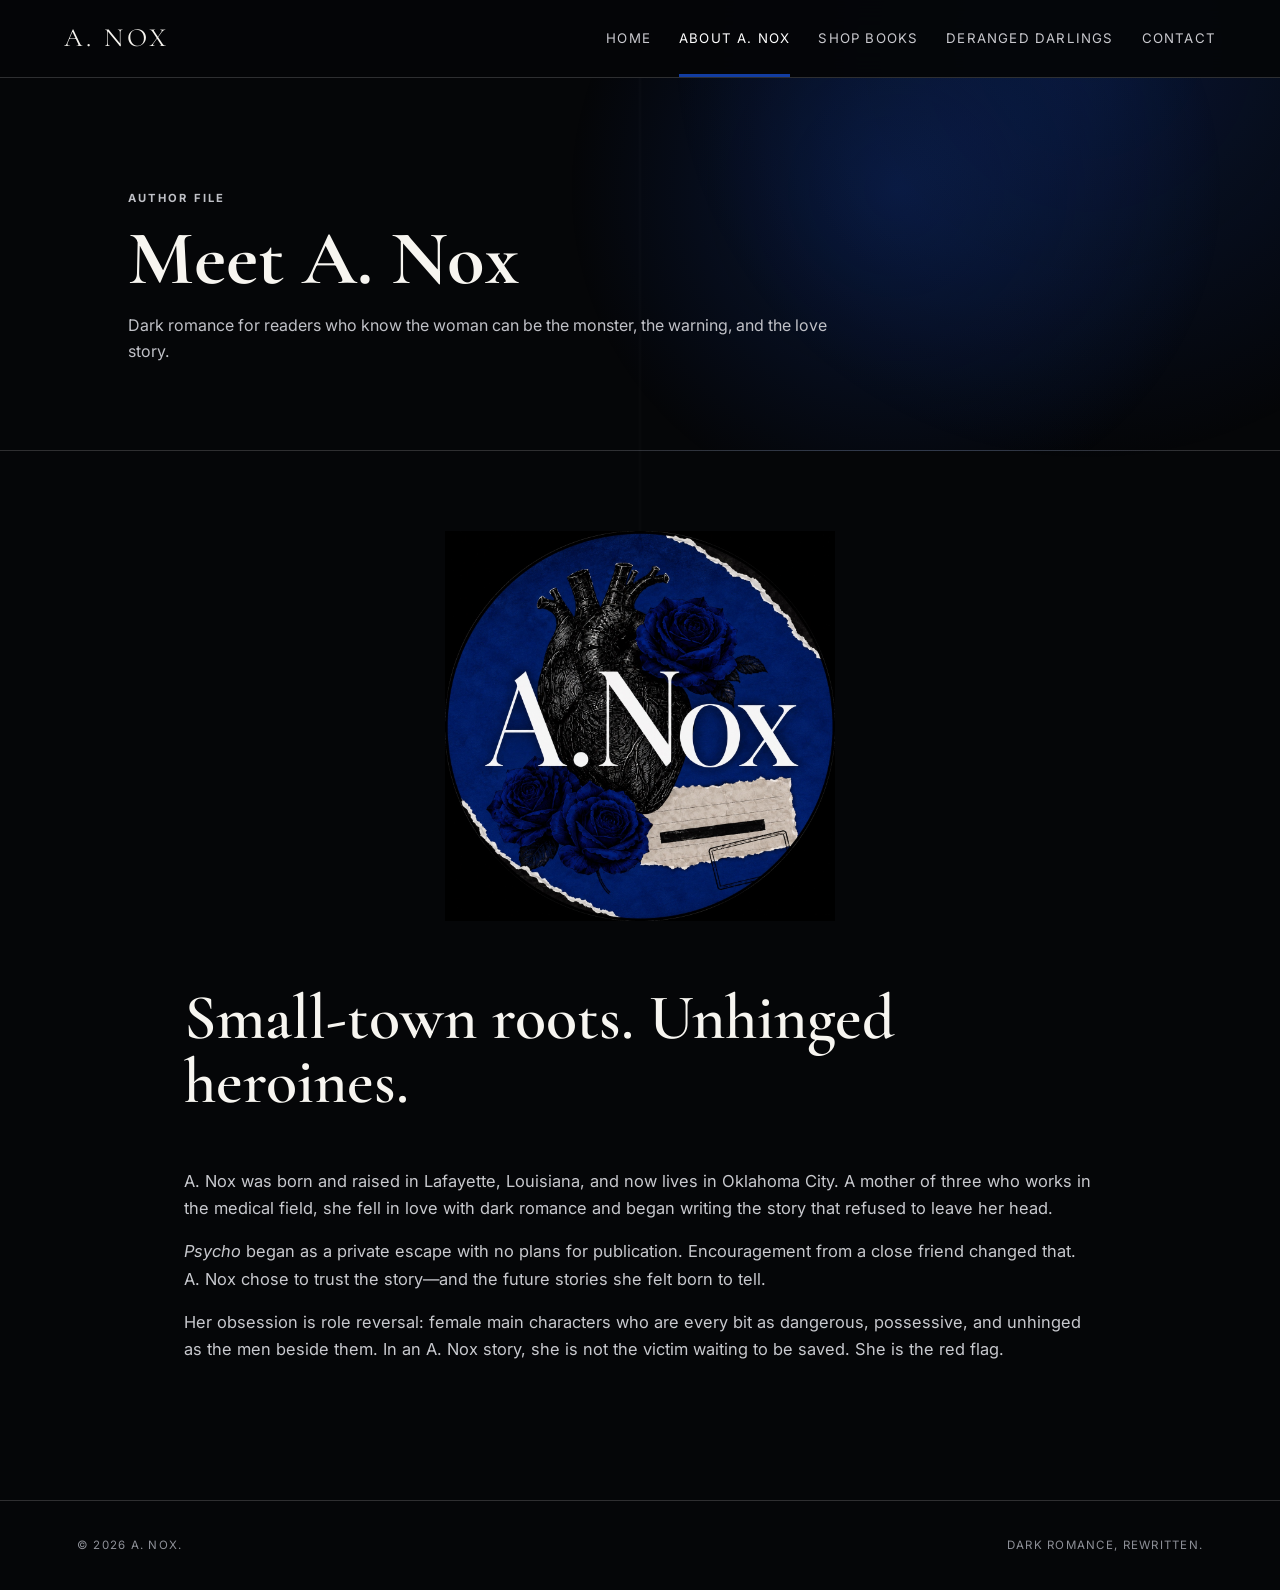
==== about.html @ 973962b9 "Build A. Nox author website" ====
<!doctype html><html lang="en"><head><meta charset="utf-8"><meta name="viewport" content="width=device-width,initial-scale=1"><title>About A. Nox</title><link rel="preconnect" href="https://fonts.googleapis.com"><link rel="preconnect" href="https://fonts.gstatic.com" crossorigin><link href="https://fonts.googleapis.com/css2?family=Cormorant+Garamond:wght@500;600;700&family=Inter:wght@400;500;600;700&display=swap" rel="stylesheet"><link rel="stylesheet" href="styles.css"></head><body><header class="site-header"><a class="wordmark" href="index.html">A. NOX</a><button class="menu-button" aria-expanded="false" aria-controls="site-nav">Menu</button><nav id="site-nav" class="site-nav"><a href="index.html">Home</a><a class="active" href="about.html">About A. Nox</a><a href="books.html">Shop Books</a><a href="series.html">Deranged Darlings</a><a href="contact.html">Contact</a></nav></header><main><section class="page-hero"><p class="eyebrow">Author file</p><h1>Meet A. Nox</h1><p>Dark romance for readers who know the woman can be the monster, the warning, and the love story.</p></section><article class="content-page"><img class="author-mark" src="assets/a-nox-logo.jpeg" alt="A. Nox logo"><h2>Small-town roots. Unhinged heroines.</h2><p>A. Nox was born and raised in Lafayette, Louisiana, and now lives in Oklahoma City. A mother of three who works in the medical field, she fell in love with dark romance and began writing the story that refused to leave her head.</p><p><em>Psycho</em> began as a private escape with no plans for publication. Encouragement from a close friend changed that. A. Nox chose to trust the story—and the future stories she felt born to tell.</p><p>Her obsession is role reversal: female main characters who are every bit as dangerous, possessive, and unhinged as the men beside them. In an A. Nox story, she is not the victim waiting to be saved. She is the red flag.</p></article></main><footer><span>© 2026 A. Nox.</span><span>Dark romance, rewritten.</span></footer><script src="script.js"></script></body></html>
---- styles.css ----
:root{--black:#050608;--panel:#0b0d12;--blue:#123da2;--blue2:#081f63;--white:#f7f5f0;--paper:#e8dfcf;--muted:#a6a7ad;--line:rgba(255,255,255,.17);--serif:"Cormorant Garamond",Georgia,serif;--sans:Inter,Arial,sans-serif}
*{box-sizing:border-box}html{scroll-behavior:smooth}body{margin:0;background:var(--black);color:var(--white);font-family:var(--sans);line-height:1.65}body:before{content:"";position:fixed;inset:0;pointer-events:none;background:radial-gradient(circle at 85% 5%,rgba(18,61,162,.28),transparent 30%),linear-gradient(90deg,transparent 49.8%,rgba(255,255,255,.018) 50%,transparent 50.2%);z-index:-1}img{max-width:100%;display:block}a{color:inherit}.site-header{height:78px;display:flex;align-items:center;justify-content:space-between;padding:0 clamp(22px,5vw,78px);border-bottom:1px solid var(--line);background:rgba(5,6,8,.92);position:sticky;top:0;z-index:10;backdrop-filter:blur(15px)}.wordmark{font-family:var(--serif);font-size:1.65rem;text-decoration:none;letter-spacing:.13em}.site-nav{display:flex;gap:28px;align-items:center}.site-nav a{text-decoration:none;color:#c9c9ce;font-size:.83rem;text-transform:uppercase;letter-spacing:.09em;padding:28px 0 24px;border-bottom:3px solid transparent}.site-nav a:hover,.site-nav a.active{color:white;border-bottom-color:var(--blue)}.menu-button{display:none;background:transparent;color:white;border:1px solid var(--line);padding:10px 14px}.hero{min-height:calc(100vh - 78px);display:grid;grid-template-columns:1.2fr .8fr;gap:7vw;align-items:center;padding:70px clamp(24px,8vw,130px)}.hero h1{font-family:var(--serif);font-weight:600;font-size:clamp(3.1rem,6.2vw,6.8rem);line-height:.91;letter-spacing:-.035em;margin:16px 0 25px;max-width:1050px}.hero-intro{max-width:660px;color:#c6c6ca;font-size:1.05rem}.eyebrow{text-transform:uppercase;letter-spacing:.2em;font-size:.7rem;font-weight:700;color:var(--paper)}.eyebrow.blue{color:#5f85ef}.button-row{display:flex;gap:12px;flex-wrap:wrap;margin-top:28px}.button{display:inline-flex;justify-content:center;align-items:center;min-height:49px;padding:0 23px;text-decoration:none;text-transform:uppercase;letter-spacing:.11em;font-size:.73rem;font-weight:700;border:1px solid transparent}.button.primary{background:var(--blue);color:white}.button.primary:hover{background:#1c4fc7}.button.ghost{border-color:rgba(255,255,255,.35)}.button.ink{background:#111;color:white}.hero-mark{justify-self:center;position:relative}.seal-frame{border-radius:50%;padding:10px;border:1px solid rgba(255,255,255,.22);box-shadow:0 30px 90px rgba(0,0,0,.55);max-width:500px}.seal-frame img,.author-mark img{border-radius:50%}.case-stamp{display:block;width:max-content;margin:-12px auto 0;background:var(--paper);color:#111;padding:8px 14px;transform:rotate(-2deg);font:700 .64rem var(--sans);letter-spacing:.14em}.section-grid{display:grid;grid-template-columns:minmax(260px,.75fr) 1.25fr;gap:clamp(35px,8vw,120px);align-items:center;padding:110px clamp(24px,10vw,160px)}.featured{background:linear-gradient(135deg,#080a0e,#0c1530)}.cover-wrap{max-width:390px;margin:auto;position:relative}.book-cover{box-shadow:20px 25px 0 rgba(18,61,162,.36),0 35px 80px rgba(0,0,0,.55)}.temporary{position:absolute;top:18px;right:-28px;background:var(--paper);color:#111;padding:7px 12px;text-transform:uppercase;font-size:.6rem;font-weight:800;letter-spacing:.1em;transform:rotate(4deg)}.evidence-card{background:var(--paper);color:#181818;padding:clamp(28px,5vw,65px);position:relative;box-shadow:0 25px 70px rgba(0,0,0,.35)}.evidence-card:before{content:"";position:absolute;left:0;right:0;top:14px;border-top:2px dashed rgba(0,0,0,.2)}.file-meta{display:flex;justify-content:space-between;text-transform:uppercase;font-size:.62rem;letter-spacing:.15em;border-bottom:1px solid rgba(0,0,0,.2);padding-bottom:12px}.evidence-card h2,.grimwood h2,.about-preview h2,.page-hero h1{font-family:var(--serif);font-size:clamp(3rem,6vw,6rem);line-height:.95;margin:15px 0}.lead{font-family:var(--serif);font-size:1.65rem;line-height:1.15}.grimwood{text-align:center;padding:130px max(24px,13vw);background:linear-gradient(rgba(5,6,8,.76),rgba(5,6,8,.96)),radial-gradient(circle at center,var(--blue),transparent 60%)}.grimwood h2{font-size:clamp(2.7rem,5vw,5.3rem)}.grimwood p:not(.eyebrow){max-width:760px;margin:20px auto;color:#c7c8cc}.text-link{display:inline-block;margin-top:20px;text-transform:uppercase;letter-spacing:.14em;font-size:.72rem;text-decoration:none;border-bottom:1px solid #fff;padding-bottom:4px}.about-preview{background:#090a0d}.author-mark{max-width:390px;margin:auto}.about-preview p:not(.eyebrow){color:#b9bac0;max-width:640px}.page-hero{padding:100px clamp(24px,10vw,160px) 70px;border-bottom:1px solid var(--line);background:radial-gradient(circle at 70% 30%,rgba(18,61,162,.3),transparent 35%)}.page-hero p{max-width:730px;color:#c0c1c7}.cards{display:grid;grid-template-columns:repeat(4,1fr);gap:24px;padding:80px clamp(24px,6vw,100px)}.book-card{background:var(--panel);border:1px solid var(--line);padding:16px}.book-card img{aspect-ratio:3/4.6;object-fit:cover;width:100%}.book-card h2{font:600 2.2rem var(--serif);margin:18px 0 2px}.book-card p{color:var(--muted);font-size:.85rem}.book-card.featured-card{border-color:#315fda;box-shadow:0 0 0 1px #315fda}.content-page{max-width:960px;margin:auto;padding:80px 24px 120px}.content-page h2{font:600 clamp(2.6rem,5vw,4.8rem) var(--serif);line-height:1;margin-top:65px}.content-page p{color:#c8c9ce;font-size:1.03rem}.case-list{display:grid;gap:28px;padding:80px clamp(24px,9vw,145px)}.case-row{display:grid;grid-template-columns:170px 1fr;gap:38px;align-items:center;border:1px solid var(--line);padding:22px;background:var(--panel)}.case-row img{width:170px}.case-row h2{font:600 3rem var(--serif);margin:0}.case-row .number{color:#668cff;font-size:.68rem;text-transform:uppercase;letter-spacing:.16em}.contact-box{background:var(--paper);color:#111;padding:clamp(28px,5vw,62px);margin-top:45px}.contact-box p{color:#333}.contact-box .button{background:#111;color:#fff}footer{display:flex;justify-content:space-between;gap:20px;padding:35px clamp(24px,6vw,90px);border-top:1px solid var(--line);color:#8e9098;font-size:.72rem;text-transform:uppercase;letter-spacing:.11em}
@media(max-width:900px){.menu-button{display:block}.site-nav{display:none;position:absolute;top:78px;left:0;right:0;background:#08090c;flex-direction:column;align-items:stretch;padding:15px 25px 28px;border-bottom:1px solid var(--line)}.site-nav.open{display:flex}.site-nav a{padding:12px 0}.hero{grid-template-columns:1fr;padding-top:55px}.hero-mark{max-width:360px}.section-grid{grid-template-columns:1fr}.about-preview .author-mark{max-width:300px}.cards{grid-template-columns:repeat(2,1fr)}.case-row{grid-template-columns:120px 1fr}.case-row img{width:120px}}
@media(max-width:560px){.hero h1{font-size:3.35rem}.hero{padding-left:20px;padding-right:20px}.cards{grid-template-columns:1fr 1fr;gap:12px;padding:50px 12px}.book-card{padding:8px}.book-card h2{font-size:1.55rem}.book-card p{font-size:.72rem}.case-row{grid-template-columns:88px 1fr;gap:18px;padding:12px}.case-row img{width:88px}.case-row h2{font-size:2.2rem}.evidence-card{padding:34px 24px}.file-meta{gap:10px}footer{flex-direction:column}.button{width:100%}}
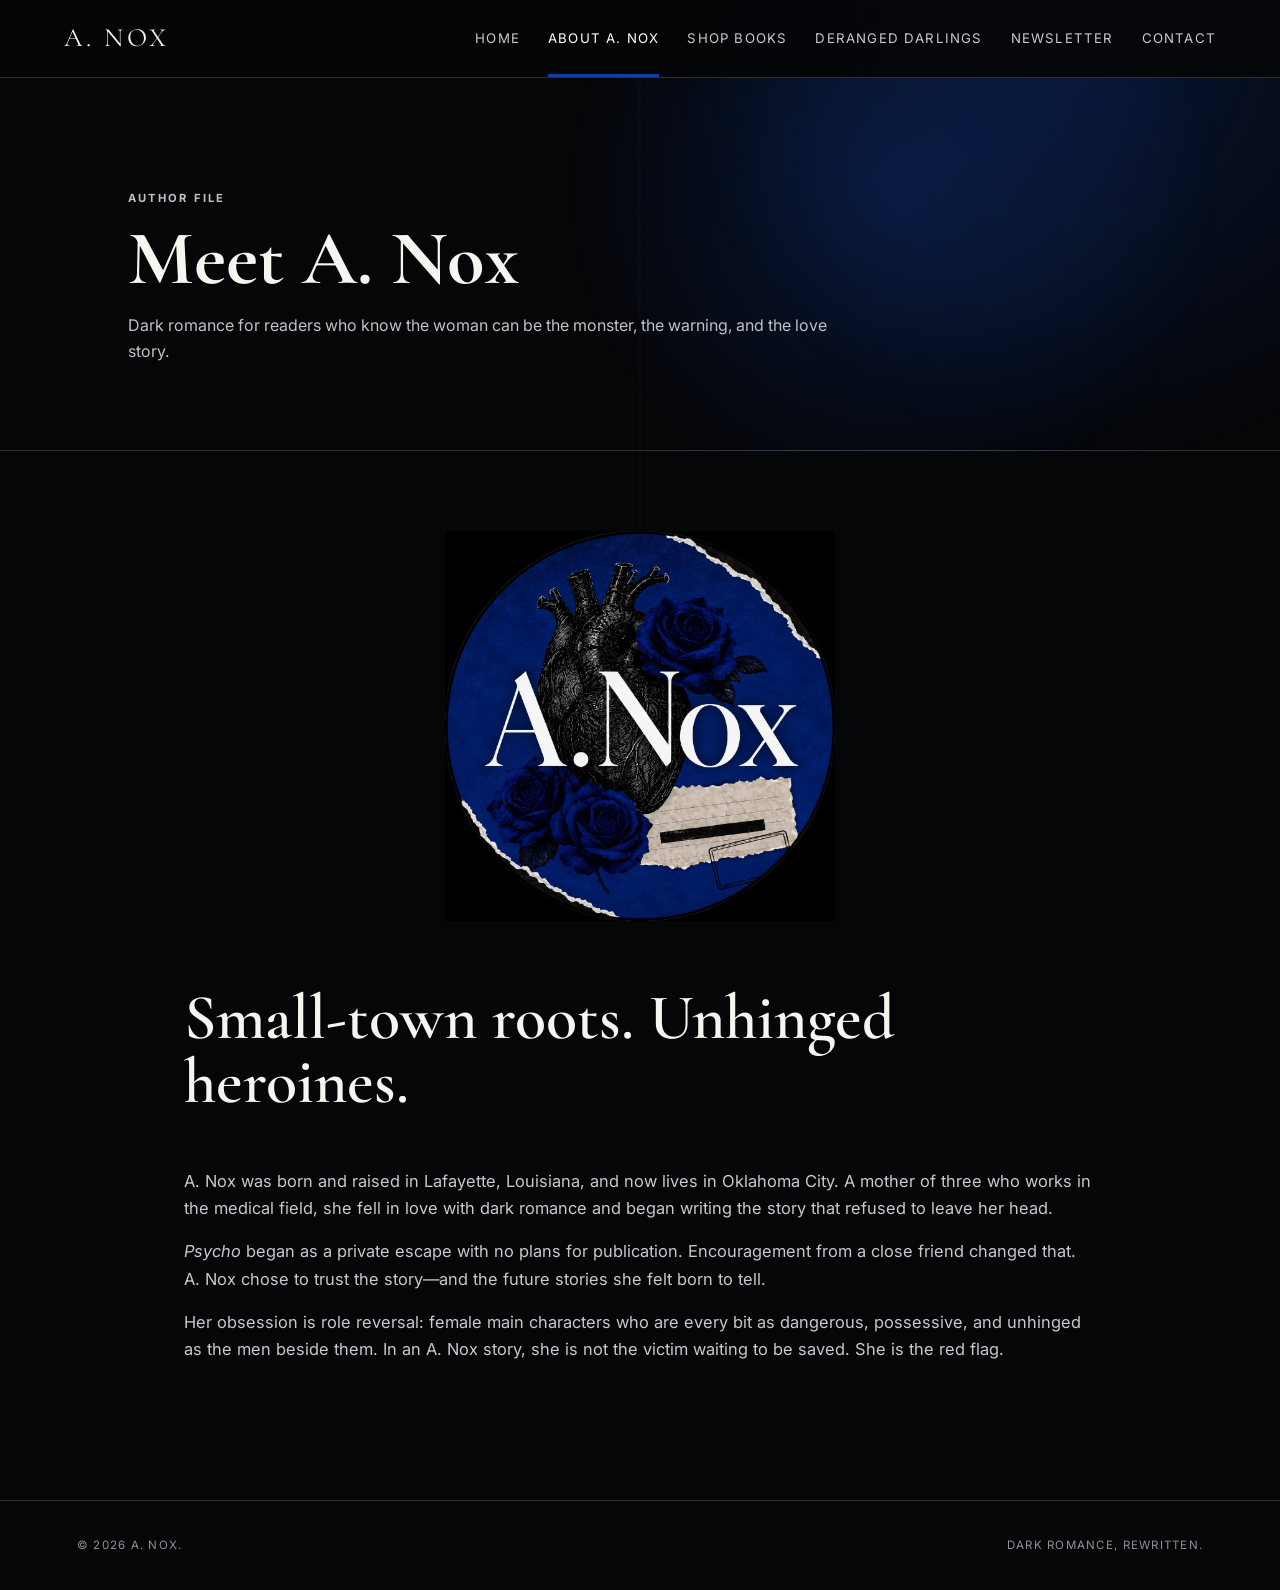
==== commit a9b35744: "Add The Restricted File newsletter page" ====
--- a/about.html
+++ b/about.html
@@ -1 +1 @@
-<!doctype html><html lang="en"><head><meta charset="utf-8"><meta name="viewport" content="width=device-width,initial-scale=1"><title>About A. Nox</title><link rel="preconnect" href="https://fonts.googleapis.com"><link rel="preconnect" href="https://fonts.gstatic.com" crossorigin><link href="https://fonts.googleapis.com/css2?family=Cormorant+Garamond:wght@500;600;700&family=Inter:wght@400;500;600;700&display=swap" rel="stylesheet"><link rel="stylesheet" href="styles.css"></head><body><header class="site-header"><a class="wordmark" href="index.html">A. NOX</a><button class="menu-button" aria-expanded="false" aria-controls="site-nav">Menu</button><nav id="site-nav" class="site-nav"><a href="index.html">Home</a><a class="active" href="about.html">About A. Nox</a><a href="books.html">Shop Books</a><a href="series.html">Deranged Darlings</a><a href="contact.html">Contact</a></nav></header><main><section class="page-hero"><p class="eyebrow">Author file</p><h1>Meet A. Nox</h1><p>Dark romance for readers who know the woman can be the monster, the warning, and the love story.</p></section><article class="content-page"><img class="author-mark" src="assets/a-nox-logo.jpeg" alt="A. Nox logo"><h2>Small-town roots. Unhinged heroines.</h2><p>A. Nox was born and raised in Lafayette, Louisiana, and now lives in Oklahoma City. A mother of three who works in the medical field, she fell in love with dark romance and began writing the story that refused to leave her head.</p><p><em>Psycho</em> began as a private escape with no plans for publication. Encouragement from a close friend changed that. A. Nox chose to trust the story—and the future stories she felt born to tell.</p><p>Her obsession is role reversal: female main characters who are every bit as dangerous, possessive, and unhinged as the men beside them. In an A. Nox story, she is not the victim waiting to be saved. She is the red flag.</p></article></main><footer><span>© 2026 A. Nox.</span><span>Dark romance, rewritten.</span></footer><script src="script.js"></script></body></html>
+<!doctype html><html lang="en"><head><meta charset="utf-8"><meta name="viewport" content="width=device-width,initial-scale=1"><title>About A. Nox</title><link rel="preconnect" href="https://fonts.googleapis.com"><link rel="preconnect" href="https://fonts.gstatic.com" crossorigin><link href="https://fonts.googleapis.com/css2?family=Cormorant+Garamond:wght@500;600;700&family=Inter:wght@400;500;600;700&display=swap" rel="stylesheet"><link rel="stylesheet" href="styles.css"></head><body><header class="site-header"><a class="wordmark" href="index.html">A. NOX</a><button class="menu-button" aria-expanded="false" aria-controls="site-nav">Menu</button><nav id="site-nav" class="site-nav"><a href="index.html">Home</a><a class="active" href="about.html">About A. Nox</a><a href="books.html">Shop Books</a><a href="series.html">Deranged Darlings</a><a href="newsletter.html">Newsletter</a><a href="contact.html">Contact</a></nav></header><main><section class="page-hero"><p class="eyebrow">Author file</p><h1>Meet A. Nox</h1><p>Dark romance for readers who know the woman can be the monster, the warning, and the love story.</p></section><article class="content-page"><img class="author-mark" src="assets/a-nox-logo.jpeg" alt="A. Nox logo"><h2>Small-town roots. Unhinged heroines.</h2><p>A. Nox was born and raised in Lafayette, Louisiana, and now lives in Oklahoma City. A mother of three who works in the medical field, she fell in love with dark romance and began writing the story that refused to leave her head.</p><p><em>Psycho</em> began as a private escape with no plans for publication. Encouragement from a close friend changed that. A. Nox chose to trust the story—and the future stories she felt born to tell.</p><p>Her obsession is role reversal: female main characters who are every bit as dangerous, possessive, and unhinged as the men beside them. In an A. Nox story, she is not the victim waiting to be saved. She is the red flag.</p></article></main><footer><span>© 2026 A. Nox.</span><span>Dark romance, rewritten.</span></footer><script src="script.js"></script></body></html>
--- a/styles.css
+++ b/styles.css
@@ -2,3 +2,7 @@
 *{box-sizing:border-box}html{scroll-behavior:smooth}body{margin:0;background:var(--black);color:var(--white);font-family:var(--sans);line-height:1.65}body:before{content:"";position:fixed;inset:0;pointer-events:none;background:radial-gradient(circle at 85% 5%,rgba(18,61,162,.28),transparent 30%),linear-gradient(90deg,transparent 49.8%,rgba(255,255,255,.018) 50%,transparent 50.2%);z-index:-1}img{max-width:100%;display:block}a{color:inherit}.site-header{height:78px;display:flex;align-items:center;justify-content:space-between;padding:0 clamp(22px,5vw,78px);border-bottom:1px solid var(--line);background:rgba(5,6,8,.92);position:sticky;top:0;z-index:10;backdrop-filter:blur(15px)}.wordmark{font-family:var(--serif);font-size:1.65rem;text-decoration:none;letter-spacing:.13em}.site-nav{display:flex;gap:28px;align-items:center}.site-nav a{text-decoration:none;color:#c9c9ce;font-size:.83rem;text-transform:uppercase;letter-spacing:.09em;padding:28px 0 24px;border-bottom:3px solid transparent}.site-nav a:hover,.site-nav a.active{color:white;border-bottom-color:var(--blue)}.menu-button{display:none;background:transparent;color:white;border:1px solid var(--line);padding:10px 14px}.hero{min-height:calc(100vh - 78px);display:grid;grid-template-columns:1.2fr .8fr;gap:7vw;align-items:center;padding:70px clamp(24px,8vw,130px)}.hero h1{font-family:var(--serif);font-weight:600;font-size:clamp(3.1rem,6.2vw,6.8rem);line-height:.91;letter-spacing:-.035em;margin:16px 0 25px;max-width:1050px}.hero-intro{max-width:660px;color:#c6c6ca;font-size:1.05rem}.eyebrow{text-transform:uppercase;letter-spacing:.2em;font-size:.7rem;font-weight:700;color:var(--paper)}.eyebrow.blue{color:#5f85ef}.button-row{display:flex;gap:12px;flex-wrap:wrap;margin-top:28px}.button{display:inline-flex;justify-content:center;align-items:center;min-height:49px;padding:0 23px;text-decoration:none;text-transform:uppercase;letter-spacing:.11em;font-size:.73rem;font-weight:700;border:1px solid transparent}.button.primary{background:var(--blue);color:white}.button.primary:hover{background:#1c4fc7}.button.ghost{border-color:rgba(255,255,255,.35)}.button.ink{background:#111;color:white}.hero-mark{justify-self:center;position:relative}.seal-frame{border-radius:50%;padding:10px;border:1px solid rgba(255,255,255,.22);box-shadow:0 30px 90px rgba(0,0,0,.55);max-width:500px}.seal-frame img,.author-mark img{border-radius:50%}.case-stamp{display:block;width:max-content;margin:-12px auto 0;background:var(--paper);color:#111;padding:8px 14px;transform:rotate(-2deg);font:700 .64rem var(--sans);letter-spacing:.14em}.section-grid{display:grid;grid-template-columns:minmax(260px,.75fr) 1.25fr;gap:clamp(35px,8vw,120px);align-items:center;padding:110px clamp(24px,10vw,160px)}.featured{background:linear-gradient(135deg,#080a0e,#0c1530)}.cover-wrap{max-width:390px;margin:auto;position:relative}.book-cover{box-shadow:20px 25px 0 rgba(18,61,162,.36),0 35px 80px rgba(0,0,0,.55)}.temporary{position:absolute;top:18px;right:-28px;background:var(--paper);color:#111;padding:7px 12px;text-transform:uppercase;font-size:.6rem;font-weight:800;letter-spacing:.1em;transform:rotate(4deg)}.evidence-card{background:var(--paper);color:#181818;padding:clamp(28px,5vw,65px);position:relative;box-shadow:0 25px 70px rgba(0,0,0,.35)}.evidence-card:before{content:"";position:absolute;left:0;right:0;top:14px;border-top:2px dashed rgba(0,0,0,.2)}.file-meta{display:flex;justify-content:space-between;text-transform:uppercase;font-size:.62rem;letter-spacing:.15em;border-bottom:1px solid rgba(0,0,0,.2);padding-bottom:12px}.evidence-card h2,.grimwood h2,.about-preview h2,.page-hero h1{font-family:var(--serif);font-size:clamp(3rem,6vw,6rem);line-height:.95;margin:15px 0}.lead{font-family:var(--serif);font-size:1.65rem;line-height:1.15}.grimwood{text-align:center;padding:130px max(24px,13vw);background:linear-gradient(rgba(5,6,8,.76),rgba(5,6,8,.96)),radial-gradient(circle at center,var(--blue),transparent 60%)}.grimwood h2{font-size:clamp(2.7rem,5vw,5.3rem)}.grimwood p:not(.eyebrow){max-width:760px;margin:20px auto;color:#c7c8cc}.text-link{display:inline-block;margin-top:20px;text-transform:uppercase;letter-spacing:.14em;font-size:.72rem;text-decoration:none;border-bottom:1px solid #fff;padding-bottom:4px}.about-preview{background:#090a0d}.author-mark{max-width:390px;margin:auto}.about-preview p:not(.eyebrow){color:#b9bac0;max-width:640px}.page-hero{padding:100px clamp(24px,10vw,160px) 70px;border-bottom:1px solid var(--line);background:radial-gradient(circle at 70% 30%,rgba(18,61,162,.3),transparent 35%)}.page-hero p{max-width:730px;color:#c0c1c7}.cards{display:grid;grid-template-columns:repeat(4,1fr);gap:24px;padding:80px clamp(24px,6vw,100px)}.book-card{background:var(--panel);border:1px solid var(--line);padding:16px}.book-card img{aspect-ratio:3/4.6;object-fit:cover;width:100%}.book-card h2{font:600 2.2rem var(--serif);margin:18px 0 2px}.book-card p{color:var(--muted);font-size:.85rem}.book-card.featured-card{border-color:#315fda;box-shadow:0 0 0 1px #315fda}.content-page{max-width:960px;margin:auto;padding:80px 24px 120px}.content-page h2{font:600 clamp(2.6rem,5vw,4.8rem) var(--serif);line-height:1;margin-top:65px}.content-page p{color:#c8c9ce;font-size:1.03rem}.case-list{display:grid;gap:28px;padding:80px clamp(24px,9vw,145px)}.case-row{display:grid;grid-template-columns:170px 1fr;gap:38px;align-items:center;border:1px solid var(--line);padding:22px;background:var(--panel)}.case-row img{width:170px}.case-row h2{font:600 3rem var(--serif);margin:0}.case-row .number{color:#668cff;font-size:.68rem;text-transform:uppercase;letter-spacing:.16em}.contact-box{background:var(--paper);color:#111;padding:clamp(28px,5vw,62px);margin-top:45px}.contact-box p{color:#333}.contact-box .button{background:#111;color:#fff}footer{display:flex;justify-content:space-between;gap:20px;padding:35px clamp(24px,6vw,90px);border-top:1px solid var(--line);color:#8e9098;font-size:.72rem;text-transform:uppercase;letter-spacing:.11em}
 @media(max-width:900px){.menu-button{display:block}.site-nav{display:none;position:absolute;top:78px;left:0;right:0;background:#08090c;flex-direction:column;align-items:stretch;padding:15px 25px 28px;border-bottom:1px solid var(--line)}.site-nav.open{display:flex}.site-nav a{padding:12px 0}.hero{grid-template-columns:1fr;padding-top:55px}.hero-mark{max-width:360px}.section-grid{grid-template-columns:1fr}.about-preview .author-mark{max-width:300px}.cards{grid-template-columns:repeat(2,1fr)}.case-row{grid-template-columns:120px 1fr}.case-row img{width:120px}}
 @media(max-width:560px){.hero h1{font-size:3.35rem}.hero{padding-left:20px;padding-right:20px}.cards{grid-template-columns:1fr 1fr;gap:12px;padding:50px 12px}.book-card{padding:8px}.book-card h2{font-size:1.55rem}.book-card p{font-size:.72rem}.case-row{grid-template-columns:88px 1fr;gap:18px;padding:12px}.case-row img{width:88px}.case-row h2{font-size:2.2rem}.evidence-card{padding:34px 24px}.file-meta{gap:10px}footer{flex-direction:column}.button{width:100%}}
+.contact-sections{max-width:1180px;margin:auto;padding:70px 24px 120px}.contact-sections .contact-box{margin:0}.contact-sections h2{font:600 clamp(2.8rem,5vw,5rem) var(--serif);line-height:.95;margin:14px 0 22px}.contact-address{font-size:.78rem;letter-spacing:.08em}.link-panel{padding:70px 0}.profile-links{display:grid;grid-template-columns:1fr 1fr;border-top:1px solid var(--line)}.profile-links a{display:flex;justify-content:space-between;gap:20px;padding:22px 18px;text-decoration:none;border-bottom:1px solid var(--line);color:#aaa}.profile-links a:nth-child(odd){border-right:1px solid var(--line)}.profile-links a:hover{background:rgba(18,61,162,.18);color:white}.profile-links strong{color:white}.applications{background:linear-gradient(135deg,var(--blue2),#080a10);padding:clamp(28px,5vw,65px);border:1px solid rgba(95,133,239,.45)}.applications>p:not(.eyebrow){max-width:680px;color:#c7cad2}.application-grid{display:grid;grid-template-columns:1fr 1fr;gap:18px;margin-top:35px}.application-grid a{display:block;background:var(--paper);color:#111;padding:28px;text-decoration:none;transition:transform .2s ease}.application-grid a:hover{transform:translateY(-4px)}.application-grid span{font-size:.62rem;text-transform:uppercase;letter-spacing:.15em}.application-grid h3{font:600 2.4rem var(--serif);margin:12px 0 4px}.application-grid p{color:#333}.application-grid strong{text-transform:uppercase;font-size:.7rem;letter-spacing:.12em}
+@media(max-width:560px){.profile-links,.application-grid{grid-template-columns:1fr}.profile-links a:nth-child(odd){border-right:0}.profile-links a{padding-left:4px;padding-right:4px}.contact-sections{padding-left:14px;padding-right:14px}}
+.restricted-page{min-height:calc(100vh - 78px);display:grid;grid-template-columns:1.05fr .95fr;gap:clamp(35px,8vw,120px);align-items:center;padding:80px clamp(24px,9vw,150px);background:radial-gradient(circle at 20% 20%,rgba(18,61,162,.32),transparent 35%)}.restricted-copy h1{font:600 clamp(4rem,8vw,8.5rem)/.82 var(--serif);letter-spacing:-.04em;margin:18px 0 28px;max-width:800px}.restricted-copy>p:not(.eyebrow,.restricted-lead,.fine-print){max-width:620px;color:#c2c4cb}.restricted-lead{font:600 clamp(1.6rem,3vw,2.5rem)/1.05 var(--serif);max-width:620px}.fine-print{font-size:.68rem;color:#777b85;text-transform:uppercase;letter-spacing:.1em;margin-top:20px}.restricted-dossier{background:var(--paper);color:#111;padding:clamp(28px,5vw,60px);transform:rotate(1deg);box-shadow:24px 28px 0 rgba(18,61,162,.35),0 35px 80px rgba(0,0,0,.5);position:relative}.dossier-label{display:block;border-bottom:1px solid rgba(0,0,0,.25);padding-bottom:10px;text-transform:uppercase;font-size:.62rem;letter-spacing:.14em}.restricted-dossier h2{font:600 clamp(2.8rem,5vw,5rem)/.9 var(--serif);margin:25px 0}.restricted-dossier ul{list-style:none;margin:0;padding:0;border-top:1px solid rgba(0,0,0,.18)}.restricted-dossier li{display:flex;gap:18px;padding:13px 0;border-bottom:1px solid rgba(0,0,0,.18);font-size:.86rem;text-transform:uppercase;letter-spacing:.07em}.restricted-dossier li span{color:var(--blue);font-weight:800}.restricted-dossier .redaction{height:15px;width:72%;background:#111;margin:28px 0 18px}.restricted-dossier strong{font-size:.64rem;letter-spacing:.15em;color:var(--blue)}
+@media(max-width:900px){.restricted-page{grid-template-columns:1fr}.restricted-dossier{transform:none;margin-top:25px}}
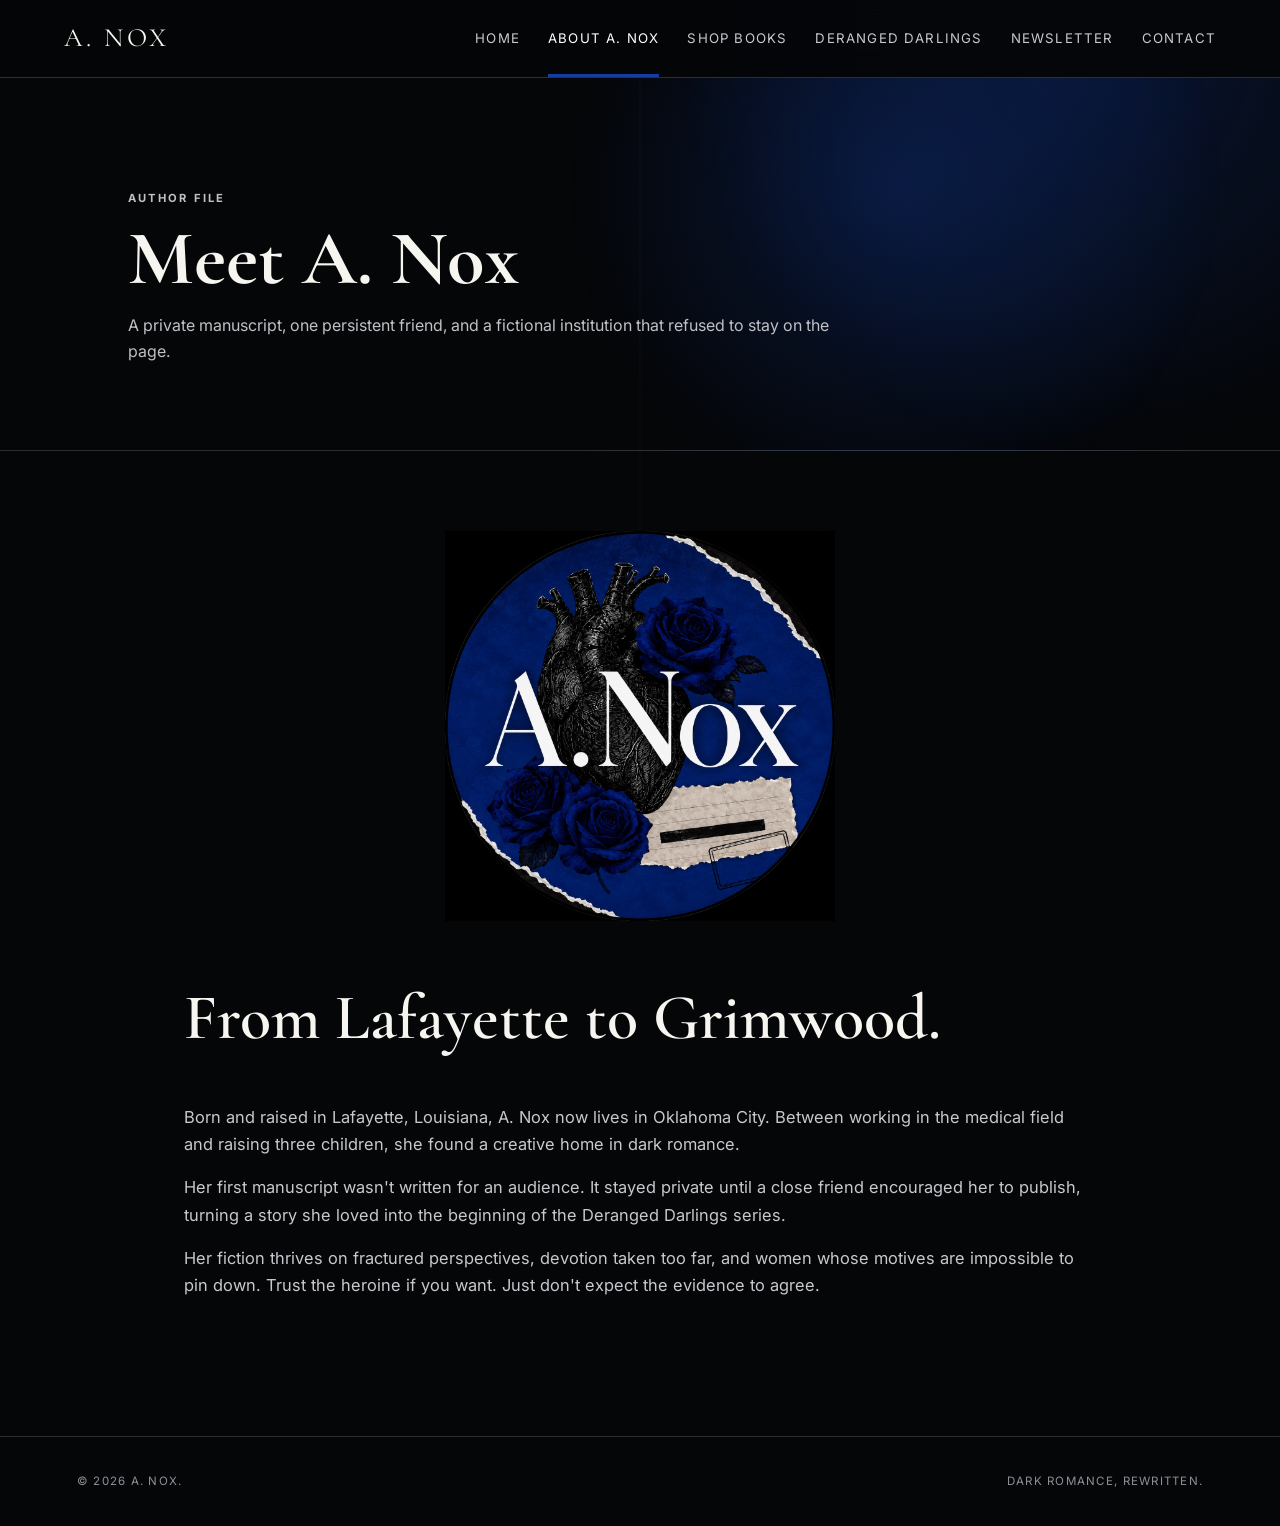
==== commit 145dce47: "Edit A. Nox site copy to remove repetition" ====
--- a/about.html
+++ b/about.html
@@ -1 +1 @@
-<!doctype html><html lang="en"><head><meta charset="utf-8"><meta name="viewport" content="width=device-width,initial-scale=1"><title>About A. Nox</title><link rel="preconnect" href="https://fonts.googleapis.com"><link rel="preconnect" href="https://fonts.gstatic.com" crossorigin><link href="https://fonts.googleapis.com/css2?family=Cormorant+Garamond:wght@500;600;700&family=Inter:wght@400;500;600;700&display=swap" rel="stylesheet"><link rel="stylesheet" href="styles.css"></head><body><header class="site-header"><a class="wordmark" href="index.html">A. NOX</a><button class="menu-button" aria-expanded="false" aria-controls="site-nav">Menu</button><nav id="site-nav" class="site-nav"><a href="index.html">Home</a><a class="active" href="about.html">About A. Nox</a><a href="books.html">Shop Books</a><a href="series.html">Deranged Darlings</a><a href="newsletter.html">Newsletter</a><a href="contact.html">Contact</a></nav></header><main><section class="page-hero"><p class="eyebrow">Author file</p><h1>Meet A. Nox</h1><p>Dark romance for readers who know the woman can be the monster, the warning, and the love story.</p></section><article class="content-page"><img class="author-mark" src="assets/a-nox-logo.jpeg" alt="A. Nox logo"><h2>Small-town roots. Unhinged heroines.</h2><p>A. Nox was born and raised in Lafayette, Louisiana, and now lives in Oklahoma City. A mother of three who works in the medical field, she fell in love with dark romance and began writing the story that refused to leave her head.</p><p><em>Psycho</em> began as a private escape with no plans for publication. Encouragement from a close friend changed that. A. Nox chose to trust the story—and the future stories she felt born to tell.</p><p>Her obsession is role reversal: female main characters who are every bit as dangerous, possessive, and unhinged as the men beside them. In an A. Nox story, she is not the victim waiting to be saved. She is the red flag.</p></article></main><footer><span>© 2026 A. Nox.</span><span>Dark romance, rewritten.</span></footer><script src="script.js"></script></body></html>
+<!doctype html><html lang="en"><head><meta charset="utf-8"><meta name="viewport" content="width=device-width,initial-scale=1"><title>About A. Nox</title><link rel="preconnect" href="https://fonts.googleapis.com"><link rel="preconnect" href="https://fonts.gstatic.com" crossorigin><link href="https://fonts.googleapis.com/css2?family=Cormorant+Garamond:wght@500;600;700&family=Inter:wght@400;500;600;700&display=swap" rel="stylesheet"><link rel="stylesheet" href="styles.css"></head><body><header class="site-header"><a class="wordmark" href="index.html">A. NOX</a><button class="menu-button" aria-expanded="false" aria-controls="site-nav">Menu</button><nav id="site-nav" class="site-nav"><a href="index.html">Home</a><a class="active" href="about.html">About A. Nox</a><a href="books.html">Shop Books</a><a href="series.html">Deranged Darlings</a><a href="newsletter.html">Newsletter</a><a href="contact.html">Contact</a></nav></header><main><section class="page-hero"><p class="eyebrow">Author file</p><h1>Meet A. Nox</h1><p>A private manuscript, one persistent friend, and a fictional institution that refused to stay on the page.</p></section><article class="content-page"><img class="author-mark" src="assets/a-nox-logo.jpeg" alt="A. Nox logo"><h2>From Lafayette to Grimwood.</h2><p>Born and raised in Lafayette, Louisiana, A. Nox now lives in Oklahoma City. Between working in the medical field and raising three children, she found a creative home in dark romance.</p><p>Her first manuscript wasn't written for an audience. It stayed private until a close friend encouraged her to publish, turning a story she loved into the beginning of the Deranged Darlings series.</p><p>Her fiction thrives on fractured perspectives, devotion taken too far, and women whose motives are impossible to pin down. Trust the heroine if you want. Just don't expect the evidence to agree.</p></article></main><footer><span>© 2026 A. Nox.</span><span>Dark romance, rewritten.</span></footer><script src="script.js"></script></body></html>
--- a/styles.css
+++ b/styles.css
@@ -1,8 +1,744 @@
-:root{--black:#050608;--panel:#0b0d12;--blue:#123da2;--blue2:#081f63;--white:#f7f5f0;--paper:#e8dfcf;--muted:#a6a7ad;--line:rgba(255,255,255,.17);--serif:"Cormorant Garamond",Georgia,serif;--sans:Inter,Arial,sans-serif}
-*{box-sizing:border-box}html{scroll-behavior:smooth}body{margin:0;background:var(--black);color:var(--white);font-family:var(--sans);line-height:1.65}body:before{content:"";position:fixed;inset:0;pointer-events:none;background:radial-gradient(circle at 85% 5%,rgba(18,61,162,.28),transparent 30%),linear-gradient(90deg,transparent 49.8%,rgba(255,255,255,.018) 50%,transparent 50.2%);z-index:-1}img{max-width:100%;display:block}a{color:inherit}.site-header{height:78px;display:flex;align-items:center;justify-content:space-between;padding:0 clamp(22px,5vw,78px);border-bottom:1px solid var(--line);background:rgba(5,6,8,.92);position:sticky;top:0;z-index:10;backdrop-filter:blur(15px)}.wordmark{font-family:var(--serif);font-size:1.65rem;text-decoration:none;letter-spacing:.13em}.site-nav{display:flex;gap:28px;align-items:center}.site-nav a{text-decoration:none;color:#c9c9ce;font-size:.83rem;text-transform:uppercase;letter-spacing:.09em;padding:28px 0 24px;border-bottom:3px solid transparent}.site-nav a:hover,.site-nav a.active{color:white;border-bottom-color:var(--blue)}.menu-button{display:none;background:transparent;color:white;border:1px solid var(--line);padding:10px 14px}.hero{min-height:calc(100vh - 78px);display:grid;grid-template-columns:1.2fr .8fr;gap:7vw;align-items:center;padding:70px clamp(24px,8vw,130px)}.hero h1{font-family:var(--serif);font-weight:600;font-size:clamp(3.1rem,6.2vw,6.8rem);line-height:.91;letter-spacing:-.035em;margin:16px 0 25px;max-width:1050px}.hero-intro{max-width:660px;color:#c6c6ca;font-size:1.05rem}.eyebrow{text-transform:uppercase;letter-spacing:.2em;font-size:.7rem;font-weight:700;color:var(--paper)}.eyebrow.blue{color:#5f85ef}.button-row{display:flex;gap:12px;flex-wrap:wrap;margin-top:28px}.button{display:inline-flex;justify-content:center;align-items:center;min-height:49px;padding:0 23px;text-decoration:none;text-transform:uppercase;letter-spacing:.11em;font-size:.73rem;font-weight:700;border:1px solid transparent}.button.primary{background:var(--blue);color:white}.button.primary:hover{background:#1c4fc7}.button.ghost{border-color:rgba(255,255,255,.35)}.button.ink{background:#111;color:white}.hero-mark{justify-self:center;position:relative}.seal-frame{border-radius:50%;padding:10px;border:1px solid rgba(255,255,255,.22);box-shadow:0 30px 90px rgba(0,0,0,.55);max-width:500px}.seal-frame img,.author-mark img{border-radius:50%}.case-stamp{display:block;width:max-content;margin:-12px auto 0;background:var(--paper);color:#111;padding:8px 14px;transform:rotate(-2deg);font:700 .64rem var(--sans);letter-spacing:.14em}.section-grid{display:grid;grid-template-columns:minmax(260px,.75fr) 1.25fr;gap:clamp(35px,8vw,120px);align-items:center;padding:110px clamp(24px,10vw,160px)}.featured{background:linear-gradient(135deg,#080a0e,#0c1530)}.cover-wrap{max-width:390px;margin:auto;position:relative}.book-cover{box-shadow:20px 25px 0 rgba(18,61,162,.36),0 35px 80px rgba(0,0,0,.55)}.temporary{position:absolute;top:18px;right:-28px;background:var(--paper);color:#111;padding:7px 12px;text-transform:uppercase;font-size:.6rem;font-weight:800;letter-spacing:.1em;transform:rotate(4deg)}.evidence-card{background:var(--paper);color:#181818;padding:clamp(28px,5vw,65px);position:relative;box-shadow:0 25px 70px rgba(0,0,0,.35)}.evidence-card:before{content:"";position:absolute;left:0;right:0;top:14px;border-top:2px dashed rgba(0,0,0,.2)}.file-meta{display:flex;justify-content:space-between;text-transform:uppercase;font-size:.62rem;letter-spacing:.15em;border-bottom:1px solid rgba(0,0,0,.2);padding-bottom:12px}.evidence-card h2,.grimwood h2,.about-preview h2,.page-hero h1{font-family:var(--serif);font-size:clamp(3rem,6vw,6rem);line-height:.95;margin:15px 0}.lead{font-family:var(--serif);font-size:1.65rem;line-height:1.15}.grimwood{text-align:center;padding:130px max(24px,13vw);background:linear-gradient(rgba(5,6,8,.76),rgba(5,6,8,.96)),radial-gradient(circle at center,var(--blue),transparent 60%)}.grimwood h2{font-size:clamp(2.7rem,5vw,5.3rem)}.grimwood p:not(.eyebrow){max-width:760px;margin:20px auto;color:#c7c8cc}.text-link{display:inline-block;margin-top:20px;text-transform:uppercase;letter-spacing:.14em;font-size:.72rem;text-decoration:none;border-bottom:1px solid #fff;padding-bottom:4px}.about-preview{background:#090a0d}.author-mark{max-width:390px;margin:auto}.about-preview p:not(.eyebrow){color:#b9bac0;max-width:640px}.page-hero{padding:100px clamp(24px,10vw,160px) 70px;border-bottom:1px solid var(--line);background:radial-gradient(circle at 70% 30%,rgba(18,61,162,.3),transparent 35%)}.page-hero p{max-width:730px;color:#c0c1c7}.cards{display:grid;grid-template-columns:repeat(4,1fr);gap:24px;padding:80px clamp(24px,6vw,100px)}.book-card{background:var(--panel);border:1px solid var(--line);padding:16px}.book-card img{aspect-ratio:3/4.6;object-fit:cover;width:100%}.book-card h2{font:600 2.2rem var(--serif);margin:18px 0 2px}.book-card p{color:var(--muted);font-size:.85rem}.book-card.featured-card{border-color:#315fda;box-shadow:0 0 0 1px #315fda}.content-page{max-width:960px;margin:auto;padding:80px 24px 120px}.content-page h2{font:600 clamp(2.6rem,5vw,4.8rem) var(--serif);line-height:1;margin-top:65px}.content-page p{color:#c8c9ce;font-size:1.03rem}.case-list{display:grid;gap:28px;padding:80px clamp(24px,9vw,145px)}.case-row{display:grid;grid-template-columns:170px 1fr;gap:38px;align-items:center;border:1px solid var(--line);padding:22px;background:var(--panel)}.case-row img{width:170px}.case-row h2{font:600 3rem var(--serif);margin:0}.case-row .number{color:#668cff;font-size:.68rem;text-transform:uppercase;letter-spacing:.16em}.contact-box{background:var(--paper);color:#111;padding:clamp(28px,5vw,62px);margin-top:45px}.contact-box p{color:#333}.contact-box .button{background:#111;color:#fff}footer{display:flex;justify-content:space-between;gap:20px;padding:35px clamp(24px,6vw,90px);border-top:1px solid var(--line);color:#8e9098;font-size:.72rem;text-transform:uppercase;letter-spacing:.11em}
-@media(max-width:900px){.menu-button{display:block}.site-nav{display:none;position:absolute;top:78px;left:0;right:0;background:#08090c;flex-direction:column;align-items:stretch;padding:15px 25px 28px;border-bottom:1px solid var(--line)}.site-nav.open{display:flex}.site-nav a{padding:12px 0}.hero{grid-template-columns:1fr;padding-top:55px}.hero-mark{max-width:360px}.section-grid{grid-template-columns:1fr}.about-preview .author-mark{max-width:300px}.cards{grid-template-columns:repeat(2,1fr)}.case-row{grid-template-columns:120px 1fr}.case-row img{width:120px}}
-@media(max-width:560px){.hero h1{font-size:3.35rem}.hero{padding-left:20px;padding-right:20px}.cards{grid-template-columns:1fr 1fr;gap:12px;padding:50px 12px}.book-card{padding:8px}.book-card h2{font-size:1.55rem}.book-card p{font-size:.72rem}.case-row{grid-template-columns:88px 1fr;gap:18px;padding:12px}.case-row img{width:88px}.case-row h2{font-size:2.2rem}.evidence-card{padding:34px 24px}.file-meta{gap:10px}footer{flex-direction:column}.button{width:100%}}
-.contact-sections{max-width:1180px;margin:auto;padding:70px 24px 120px}.contact-sections .contact-box{margin:0}.contact-sections h2{font:600 clamp(2.8rem,5vw,5rem) var(--serif);line-height:.95;margin:14px 0 22px}.contact-address{font-size:.78rem;letter-spacing:.08em}.link-panel{padding:70px 0}.profile-links{display:grid;grid-template-columns:1fr 1fr;border-top:1px solid var(--line)}.profile-links a{display:flex;justify-content:space-between;gap:20px;padding:22px 18px;text-decoration:none;border-bottom:1px solid var(--line);color:#aaa}.profile-links a:nth-child(odd){border-right:1px solid var(--line)}.profile-links a:hover{background:rgba(18,61,162,.18);color:white}.profile-links strong{color:white}.applications{background:linear-gradient(135deg,var(--blue2),#080a10);padding:clamp(28px,5vw,65px);border:1px solid rgba(95,133,239,.45)}.applications>p:not(.eyebrow){max-width:680px;color:#c7cad2}.application-grid{display:grid;grid-template-columns:1fr 1fr;gap:18px;margin-top:35px}.application-grid a{display:block;background:var(--paper);color:#111;padding:28px;text-decoration:none;transition:transform .2s ease}.application-grid a:hover{transform:translateY(-4px)}.application-grid span{font-size:.62rem;text-transform:uppercase;letter-spacing:.15em}.application-grid h3{font:600 2.4rem var(--serif);margin:12px 0 4px}.application-grid p{color:#333}.application-grid strong{text-transform:uppercase;font-size:.7rem;letter-spacing:.12em}
-@media(max-width:560px){.profile-links,.application-grid{grid-template-columns:1fr}.profile-links a:nth-child(odd){border-right:0}.profile-links a{padding-left:4px;padding-right:4px}.contact-sections{padding-left:14px;padding-right:14px}}
-.restricted-page{min-height:calc(100vh - 78px);display:grid;grid-template-columns:1.05fr .95fr;gap:clamp(35px,8vw,120px);align-items:center;padding:80px clamp(24px,9vw,150px);background:radial-gradient(circle at 20% 20%,rgba(18,61,162,.32),transparent 35%)}.restricted-copy h1{font:600 clamp(4rem,8vw,8.5rem)/.82 var(--serif);letter-spacing:-.04em;margin:18px 0 28px;max-width:800px}.restricted-copy>p:not(.eyebrow,.restricted-lead,.fine-print){max-width:620px;color:#c2c4cb}.restricted-lead{font:600 clamp(1.6rem,3vw,2.5rem)/1.05 var(--serif);max-width:620px}.fine-print{font-size:.68rem;color:#777b85;text-transform:uppercase;letter-spacing:.1em;margin-top:20px}.restricted-dossier{background:var(--paper);color:#111;padding:clamp(28px,5vw,60px);transform:rotate(1deg);box-shadow:24px 28px 0 rgba(18,61,162,.35),0 35px 80px rgba(0,0,0,.5);position:relative}.dossier-label{display:block;border-bottom:1px solid rgba(0,0,0,.25);padding-bottom:10px;text-transform:uppercase;font-size:.62rem;letter-spacing:.14em}.restricted-dossier h2{font:600 clamp(2.8rem,5vw,5rem)/.9 var(--serif);margin:25px 0}.restricted-dossier ul{list-style:none;margin:0;padding:0;border-top:1px solid rgba(0,0,0,.18)}.restricted-dossier li{display:flex;gap:18px;padding:13px 0;border-bottom:1px solid rgba(0,0,0,.18);font-size:.86rem;text-transform:uppercase;letter-spacing:.07em}.restricted-dossier li span{color:var(--blue);font-weight:800}.restricted-dossier .redaction{height:15px;width:72%;background:#111;margin:28px 0 18px}.restricted-dossier strong{font-size:.64rem;letter-spacing:.15em;color:var(--blue)}
-@media(max-width:900px){.restricted-page{grid-template-columns:1fr}.restricted-dossier{transform:none;margin-top:25px}}
+:root {
+  --black: #050608;
+  --panel: #0b0d12;
+  --blue: #123da2;
+  --blue2: #081f63;
+  --white: #f7f5f0;
+  --paper: #e8dfcf;
+  --muted: #a6a7ad;
+  --line: rgba(255, 255, 255, 0.17);
+  --serif: "Cormorant Garamond", Georgia, serif;
+  --sans: Inter, Arial, sans-serif;
+}
+* {
+  box-sizing: border-box;
+}
+html {
+  scroll-behavior: smooth;
+}
+body {
+  margin: 0;
+  background: var(--black);
+  color: var(--white);
+  font-family: var(--sans);
+  line-height: 1.65;
+}
+body:before {
+  content: "";
+  position: fixed;
+  inset: 0;
+  pointer-events: none;
+  background:
+    radial-gradient(circle at 85% 5%, rgba(18, 61, 162, 0.28), transparent 30%),
+    linear-gradient(
+      90deg,
+      transparent 49.8%,
+      rgba(255, 255, 255, 0.018) 50%,
+      transparent 50.2%
+    );
+  z-index: -1;
+}
+img {
+  max-width: 100%;
+  display: block;
+}
+a {
+  color: inherit;
+}
+.site-header {
+  height: 78px;
+  display: flex;
+  align-items: center;
+  justify-content: space-between;
+  padding: 0 clamp(22px, 5vw, 78px);
+  border-bottom: 1px solid var(--line);
+  background: rgba(5, 6, 8, 0.92);
+  position: sticky;
+  top: 0;
+  z-index: 10;
+  backdrop-filter: blur(15px);
+}
+.wordmark {
+  font-family: var(--serif);
+  font-size: 1.65rem;
+  text-decoration: none;
+  letter-spacing: 0.13em;
+}
+.site-nav {
+  display: flex;
+  gap: 28px;
+  align-items: center;
+}
+.site-nav a {
+  text-decoration: none;
+  color: #c9c9ce;
+  font-size: 0.83rem;
+  text-transform: uppercase;
+  letter-spacing: 0.09em;
+  padding: 28px 0 24px;
+  border-bottom: 3px solid transparent;
+}
+.site-nav a:hover,
+.site-nav a.active {
+  color: white;
+  border-bottom-color: var(--blue);
+}
+.menu-button {
+  display: none;
+  background: transparent;
+  color: white;
+  border: 1px solid var(--line);
+  padding: 10px 14px;
+}
+.hero {
+  min-height: calc(100vh - 78px);
+  display: grid;
+  grid-template-columns: 1.2fr 0.8fr;
+  gap: 7vw;
+  align-items: center;
+  padding: 70px clamp(24px, 8vw, 130px);
+}
+.hero h1 {
+  font-family: var(--serif);
+  font-weight: 600;
+  font-size: clamp(3.1rem, 6.2vw, 6.8rem);
+  line-height: 0.91;
+  letter-spacing: -0.035em;
+  margin: 16px 0 25px;
+  max-width: 1050px;
+}
+.hero-intro {
+  max-width: 660px;
+  color: #c6c6ca;
+  font-size: 1.05rem;
+}
+.eyebrow {
+  text-transform: uppercase;
+  letter-spacing: 0.2em;
+  font-size: 0.7rem;
+  font-weight: 700;
+  color: var(--paper);
+}
+.eyebrow.blue {
+  color: #5f85ef;
+}
+.button-row {
+  display: flex;
+  gap: 12px;
+  flex-wrap: wrap;
+  margin-top: 28px;
+}
+.button {
+  display: inline-flex;
+  justify-content: center;
+  align-items: center;
+  min-height: 49px;
+  padding: 0 23px;
+  text-decoration: none;
+  text-transform: uppercase;
+  letter-spacing: 0.11em;
+  font-size: 0.73rem;
+  font-weight: 700;
+  border: 1px solid transparent;
+}
+.button.primary {
+  background: var(--blue);
+  color: white;
+}
+.button.primary:hover {
+  background: #1c4fc7;
+}
+.button.ghost {
+  border-color: rgba(255, 255, 255, 0.35);
+}
+.button.ink {
+  background: #111;
+  color: white;
+}
+.hero-mark {
+  justify-self: center;
+  position: relative;
+}
+.seal-frame {
+  border-radius: 50%;
+  padding: 10px;
+  border: 1px solid rgba(255, 255, 255, 0.22);
+  box-shadow: 0 30px 90px rgba(0, 0, 0, 0.55);
+  max-width: 500px;
+}
+.seal-frame img,
+.author-mark img {
+  border-radius: 50%;
+}
+.case-stamp {
+  display: block;
+  width: max-content;
+  margin: -12px auto 0;
+  background: var(--paper);
+  color: #111;
+  padding: 8px 14px;
+  transform: rotate(-2deg);
+  font: 700 0.64rem var(--sans);
+  letter-spacing: 0.14em;
+}
+.section-grid {
+  display: grid;
+  grid-template-columns: minmax(260px, 0.75fr) 1.25fr;
+  gap: clamp(35px, 8vw, 120px);
+  align-items: center;
+  padding: 110px clamp(24px, 10vw, 160px);
+}
+.featured {
+  background: linear-gradient(135deg, #080a0e, #0c1530);
+}
+.cover-wrap {
+  max-width: 390px;
+  margin: auto;
+  position: relative;
+}
+.book-cover {
+  box-shadow:
+    20px 25px 0 rgba(18, 61, 162, 0.36),
+    0 35px 80px rgba(0, 0, 0, 0.55);
+}
+.temporary {
+  position: absolute;
+  top: 18px;
+  right: -28px;
+  background: var(--paper);
+  color: #111;
+  padding: 7px 12px;
+  text-transform: uppercase;
+  font-size: 0.6rem;
+  font-weight: 800;
+  letter-spacing: 0.1em;
+  transform: rotate(4deg);
+}
+.evidence-card {
+  background: var(--paper);
+  color: #181818;
+  padding: clamp(28px, 5vw, 65px);
+  position: relative;
+  box-shadow: 0 25px 70px rgba(0, 0, 0, 0.35);
+}
+.evidence-card:before {
+  content: "";
+  position: absolute;
+  left: 0;
+  right: 0;
+  top: 14px;
+  border-top: 2px dashed rgba(0, 0, 0, 0.2);
+}
+.file-meta {
+  display: flex;
+  justify-content: space-between;
+  text-transform: uppercase;
+  font-size: 0.62rem;
+  letter-spacing: 0.15em;
+  border-bottom: 1px solid rgba(0, 0, 0, 0.2);
+  padding-bottom: 12px;
+}
+.evidence-card h2,
+.grimwood h2,
+.about-preview h2,
+.page-hero h1 {
+  font-family: var(--serif);
+  font-size: clamp(3rem, 6vw, 6rem);
+  line-height: 0.95;
+  margin: 15px 0;
+}
+.lead {
+  font-family: var(--serif);
+  font-size: 1.65rem;
+  line-height: 1.15;
+}
+.grimwood {
+  text-align: center;
+  padding: 130px max(24px, 13vw);
+  background:
+    linear-gradient(rgba(5, 6, 8, 0.76), rgba(5, 6, 8, 0.96)),
+    radial-gradient(circle at center, var(--blue), transparent 60%);
+}
+.grimwood h2 {
+  font-size: clamp(2.7rem, 5vw, 5.3rem);
+}
+.grimwood p:not(.eyebrow) {
+  max-width: 760px;
+  margin: 20px auto;
+  color: #c7c8cc;
+}
+.text-link {
+  display: inline-block;
+  margin-top: 20px;
+  text-transform: uppercase;
+  letter-spacing: 0.14em;
+  font-size: 0.72rem;
+  text-decoration: none;
+  border-bottom: 1px solid #fff;
+  padding-bottom: 4px;
+}
+.about-preview {
+  background: #090a0d;
+}
+.author-mark {
+  max-width: 390px;
+  margin: auto;
+}
+.about-preview p:not(.eyebrow) {
+  color: #b9bac0;
+  max-width: 640px;
+}
+.page-hero {
+  padding: 100px clamp(24px, 10vw, 160px) 70px;
+  border-bottom: 1px solid var(--line);
+  background: radial-gradient(
+    circle at 70% 30%,
+    rgba(18, 61, 162, 0.3),
+    transparent 35%
+  );
+}
+.page-hero p {
+  max-width: 730px;
+  color: #c0c1c7;
+}
+.darlings-banner {
+  margin: 0;
+  border-bottom: 1px solid var(--line);
+  background: #050608;
+}
+.darlings-banner img {
+  display: block;
+  width: 100%;
+  height: auto;
+  max-height: none;
+  object-fit: contain;
+  filter: brightness(0.82) contrast(1.04);
+}
+.cards {
+  display: grid;
+  grid-template-columns: repeat(4, 1fr);
+  gap: 24px;
+  padding: 80px clamp(24px, 6vw, 100px);
+}
+.book-card {
+  background: var(--panel);
+  border: 1px solid var(--line);
+  padding: 16px;
+}
+.book-card img {
+  aspect-ratio: 3/4.6;
+  object-fit: cover;
+  width: 100%;
+}
+.book-card h2 {
+  font: 600 2.2rem var(--serif);
+  margin: 18px 0 2px;
+}
+.book-card p {
+  color: var(--muted);
+  font-size: 0.85rem;
+}
+.book-card.featured-card {
+  border-color: #315fda;
+  box-shadow: 0 0 0 1px #315fda;
+}
+.content-page {
+  max-width: 960px;
+  margin: auto;
+  padding: 80px 24px 120px;
+}
+.content-page h2 {
+  font: 600 clamp(2.6rem, 5vw, 4.8rem) var(--serif);
+  line-height: 1;
+  margin-top: 65px;
+}
+.content-page p {
+  color: #c8c9ce;
+  font-size: 1.03rem;
+}
+.case-list {
+  display: grid;
+  gap: 28px;
+  padding: 80px clamp(24px, 9vw, 145px);
+}
+.case-row {
+  display: grid;
+  grid-template-columns: 170px 1fr;
+  gap: 38px;
+  align-items: center;
+  border: 1px solid var(--line);
+  padding: 22px;
+  background: var(--panel);
+}
+.case-row img {
+  width: 170px;
+}
+.case-row h2 {
+  font: 600 3rem var(--serif);
+  margin: 0;
+}
+.case-row .number {
+  color: #668cff;
+  font-size: 0.68rem;
+  text-transform: uppercase;
+  letter-spacing: 0.16em;
+}
+.contact-box {
+  background: var(--paper);
+  color: #111;
+  padding: clamp(28px, 5vw, 62px);
+  margin-top: 45px;
+}
+.contact-box p {
+  color: #333;
+}
+.contact-box .button {
+  background: #111;
+  color: #fff;
+}
+footer {
+  display: flex;
+  justify-content: space-between;
+  gap: 20px;
+  padding: 35px clamp(24px, 6vw, 90px);
+  border-top: 1px solid var(--line);
+  color: #8e9098;
+  font-size: 0.72rem;
+  text-transform: uppercase;
+  letter-spacing: 0.11em;
+}
+@media (max-width: 900px) {
+  .menu-button {
+    display: block;
+  }
+  .site-nav {
+    display: none;
+    position: absolute;
+    top: 78px;
+    left: 0;
+    right: 0;
+    background: #08090c;
+    flex-direction: column;
+    align-items: stretch;
+    padding: 15px 25px 28px;
+    border-bottom: 1px solid var(--line);
+  }
+  .site-nav.open {
+    display: flex;
+  }
+  .site-nav a {
+    padding: 12px 0;
+  }
+  .hero {
+    grid-template-columns: 1fr;
+    padding-top: 55px;
+  }
+  .hero-mark {
+    max-width: 360px;
+  }
+  .section-grid {
+    grid-template-columns: 1fr;
+  }
+  .about-preview .author-mark {
+    max-width: 300px;
+  }
+  .cards {
+    grid-template-columns: repeat(2, 1fr);
+  }
+  .case-row {
+    grid-template-columns: 120px 1fr;
+  }
+  .case-row img {
+    width: 120px;
+  }
+}
+@media (max-width: 560px) {
+  .darlings-banner img {
+    width: 100%;
+    height: auto;
+    min-height: 0;
+    object-fit: contain;
+  }
+  .hero h1 {
+    font-size: 3.35rem;
+  }
+  .hero {
+    padding-left: 20px;
+    padding-right: 20px;
+  }
+  .cards {
+    grid-template-columns: 1fr 1fr;
+    gap: 12px;
+    padding: 50px 12px;
+  }
+  .book-card {
+    padding: 8px;
+  }
+  .book-card h2 {
+    font-size: 1.55rem;
+  }
+  .book-card p {
+    font-size: 0.72rem;
+  }
+  .case-row {
+    grid-template-columns: 88px 1fr;
+    gap: 18px;
+    padding: 12px;
+  }
+  .case-row img {
+    width: 88px;
+  }
+  .case-row h2 {
+    font-size: 2.2rem;
+  }
+  .evidence-card {
+    padding: 34px 24px;
+  }
+  .file-meta {
+    gap: 10px;
+  }
+  footer {
+    flex-direction: column;
+  }
+  .button {
+    width: 100%;
+  }
+}
+.contact-sections {
+  max-width: 1180px;
+  margin: auto;
+  padding: 70px 24px 120px;
+}
+.contact-sections .contact-box {
+  margin: 0;
+}
+.contact-sections h2 {
+  font: 600 clamp(2.8rem, 5vw, 5rem) var(--serif);
+  line-height: 0.95;
+  margin: 14px 0 22px;
+}
+.contact-address {
+  font-size: 0.78rem;
+  letter-spacing: 0.08em;
+}
+.link-panel {
+  padding: 70px 0;
+}
+.profile-links {
+  display: grid;
+  grid-template-columns: 1fr 1fr;
+  border-top: 1px solid var(--line);
+}
+.profile-links a {
+  display: flex;
+  justify-content: space-between;
+  gap: 20px;
+  padding: 22px 18px;
+  text-decoration: none;
+  border-bottom: 1px solid var(--line);
+  color: #aaa;
+}
+.profile-links a:nth-child(odd) {
+  border-right: 1px solid var(--line);
+}
+.profile-links a:hover {
+  background: rgba(18, 61, 162, 0.18);
+  color: white;
+}
+.profile-links strong {
+  color: white;
+}
+.applications {
+  background: linear-gradient(135deg, var(--blue2), #080a10);
+  padding: clamp(28px, 5vw, 65px);
+  border: 1px solid rgba(95, 133, 239, 0.45);
+}
+.applications > p:not(.eyebrow) {
+  max-width: 680px;
+  color: #c7cad2;
+}
+.application-grid {
+  display: grid;
+  grid-template-columns: 1fr 1fr;
+  gap: 18px;
+  margin-top: 35px;
+}
+.application-grid a {
+  display: block;
+  background: var(--paper);
+  color: #111;
+  padding: 28px;
+  text-decoration: none;
+  transition: transform 0.2s ease;
+}
+.application-grid a:hover {
+  transform: translateY(-4px);
+}
+.application-grid span {
+  font-size: 0.62rem;
+  text-transform: uppercase;
+  letter-spacing: 0.15em;
+}
+.application-grid h3 {
+  font: 600 2.4rem var(--serif);
+  margin: 12px 0 4px;
+}
+.application-grid p {
+  color: #333;
+}
+.application-grid strong {
+  text-transform: uppercase;
+  font-size: 0.7rem;
+  letter-spacing: 0.12em;
+}
+@media (max-width: 560px) {
+  .profile-links,
+  .application-grid {
+    grid-template-columns: 1fr;
+  }
+  .profile-links a:nth-child(odd) {
+    border-right: 0;
+  }
+  .profile-links a {
+    padding-left: 4px;
+    padding-right: 4px;
+  }
+  .contact-sections {
+    padding-left: 14px;
+    padding-right: 14px;
+  }
+}
+.restricted-page {
+  min-height: calc(100vh - 78px);
+  display: grid;
+  grid-template-columns: 1.05fr 0.95fr;
+  gap: clamp(35px, 8vw, 120px);
+  align-items: center;
+  padding: 80px clamp(24px, 9vw, 150px);
+  background: radial-gradient(
+    circle at 20% 20%,
+    rgba(18, 61, 162, 0.32),
+    transparent 35%
+  );
+}
+.restricted-copy h1 {
+  font: 600 clamp(4rem, 8vw, 8.5rem) / 0.82 var(--serif);
+  letter-spacing: -0.04em;
+  margin: 18px 0 28px;
+  max-width: 800px;
+}
+.restricted-copy > p:not(.eyebrow, .restricted-lead, .fine-print) {
+  max-width: 620px;
+  color: #c2c4cb;
+}
+.restricted-lead {
+  font: 600 clamp(1.6rem, 3vw, 2.5rem) / 1.05 var(--serif);
+  max-width: 620px;
+}
+.fine-print {
+  font-size: 0.68rem;
+  color: #777b85;
+  text-transform: uppercase;
+  letter-spacing: 0.1em;
+  margin-top: 20px;
+}
+.restricted-dossier {
+  background: var(--paper);
+  color: #111;
+  padding: clamp(28px, 5vw, 60px);
+  transform: rotate(1deg);
+  box-shadow:
+    24px 28px 0 rgba(18, 61, 162, 0.35),
+    0 35px 80px rgba(0, 0, 0, 0.5);
+  position: relative;
+}
+.dossier-label {
+  display: block;
+  border-bottom: 1px solid rgba(0, 0, 0, 0.25);
+  padding-bottom: 10px;
+  text-transform: uppercase;
+  font-size: 0.62rem;
+  letter-spacing: 0.14em;
+}
+.restricted-dossier h2 {
+  font: 600 clamp(2.8rem, 5vw, 5rem) / 0.9 var(--serif);
+  margin: 25px 0;
+}
+.restricted-dossier ul {
+  list-style: none;
+  margin: 0;
+  padding: 0;
+  border-top: 1px solid rgba(0, 0, 0, 0.18);
+}
+.restricted-dossier li {
+  display: flex;
+  gap: 18px;
+  padding: 13px 0;
+  border-bottom: 1px solid rgba(0, 0, 0, 0.18);
+  font-size: 0.86rem;
+  text-transform: uppercase;
+  letter-spacing: 0.07em;
+}
+.restricted-dossier li span {
+  color: var(--blue);
+  font-weight: 800;
+}
+.restricted-dossier .redaction {
+  height: 15px;
+  width: 72%;
+  background: #111;
+  margin: 28px 0 18px;
+}
+.restricted-dossier strong {
+  font-size: 0.64rem;
+  letter-spacing: 0.15em;
+  color: var(--blue);
+}
+.newsletter-embed {
+  max-width: 650px;
+  margin-top: 30px;
+  position: relative;
+  z-index: 1;
+}
+.newsletter-embed .ml-form-embedContainer {
+  margin: 0 !important;
+  max-width: none !important;
+}
+.newsletter-embed .ml-form-embedWrapper {
+  max-width: none !important;
+  box-shadow: 16px 18px 0 rgba(18, 61, 162, 0.35);
+}
+@media (max-width: 900px) {
+  .restricted-page {
+    grid-template-columns: 1fr;
+  }
+  .restricted-dossier {
+    transform: none;
+    margin-top: 25px;
+  }
+}
+
+/* The homepage author teaser now uses a distinct editorial moment. */
+.author-quote {
+  width: min(390px, 100%);
+  margin: auto;
+  min-height: 320px;
+  padding: clamp(30px, 5vw, 55px);
+  background: linear-gradient(140deg, #111a32, #06080e 74%);
+  border: 1px solid rgba(95, 133, 239, .42);
+  box-shadow: 20px 25px 0 rgba(18, 61, 162, .22);
+  display: flex;
+  flex-direction: column;
+  justify-content: space-between;
+}
+.author-quote p {
+  color: #f7f5f0 !important;
+  font: 600 clamp(2.1rem, 4vw, 3.3rem)/1.05 var(--serif);
+  margin: 24px 0 40px;
+}
+.author-quote-sign {
+  color: #9baedb;
+  font: 700 .66rem var(--sans);
+  text-transform: uppercase;
+  letter-spacing: .18em;
+}
